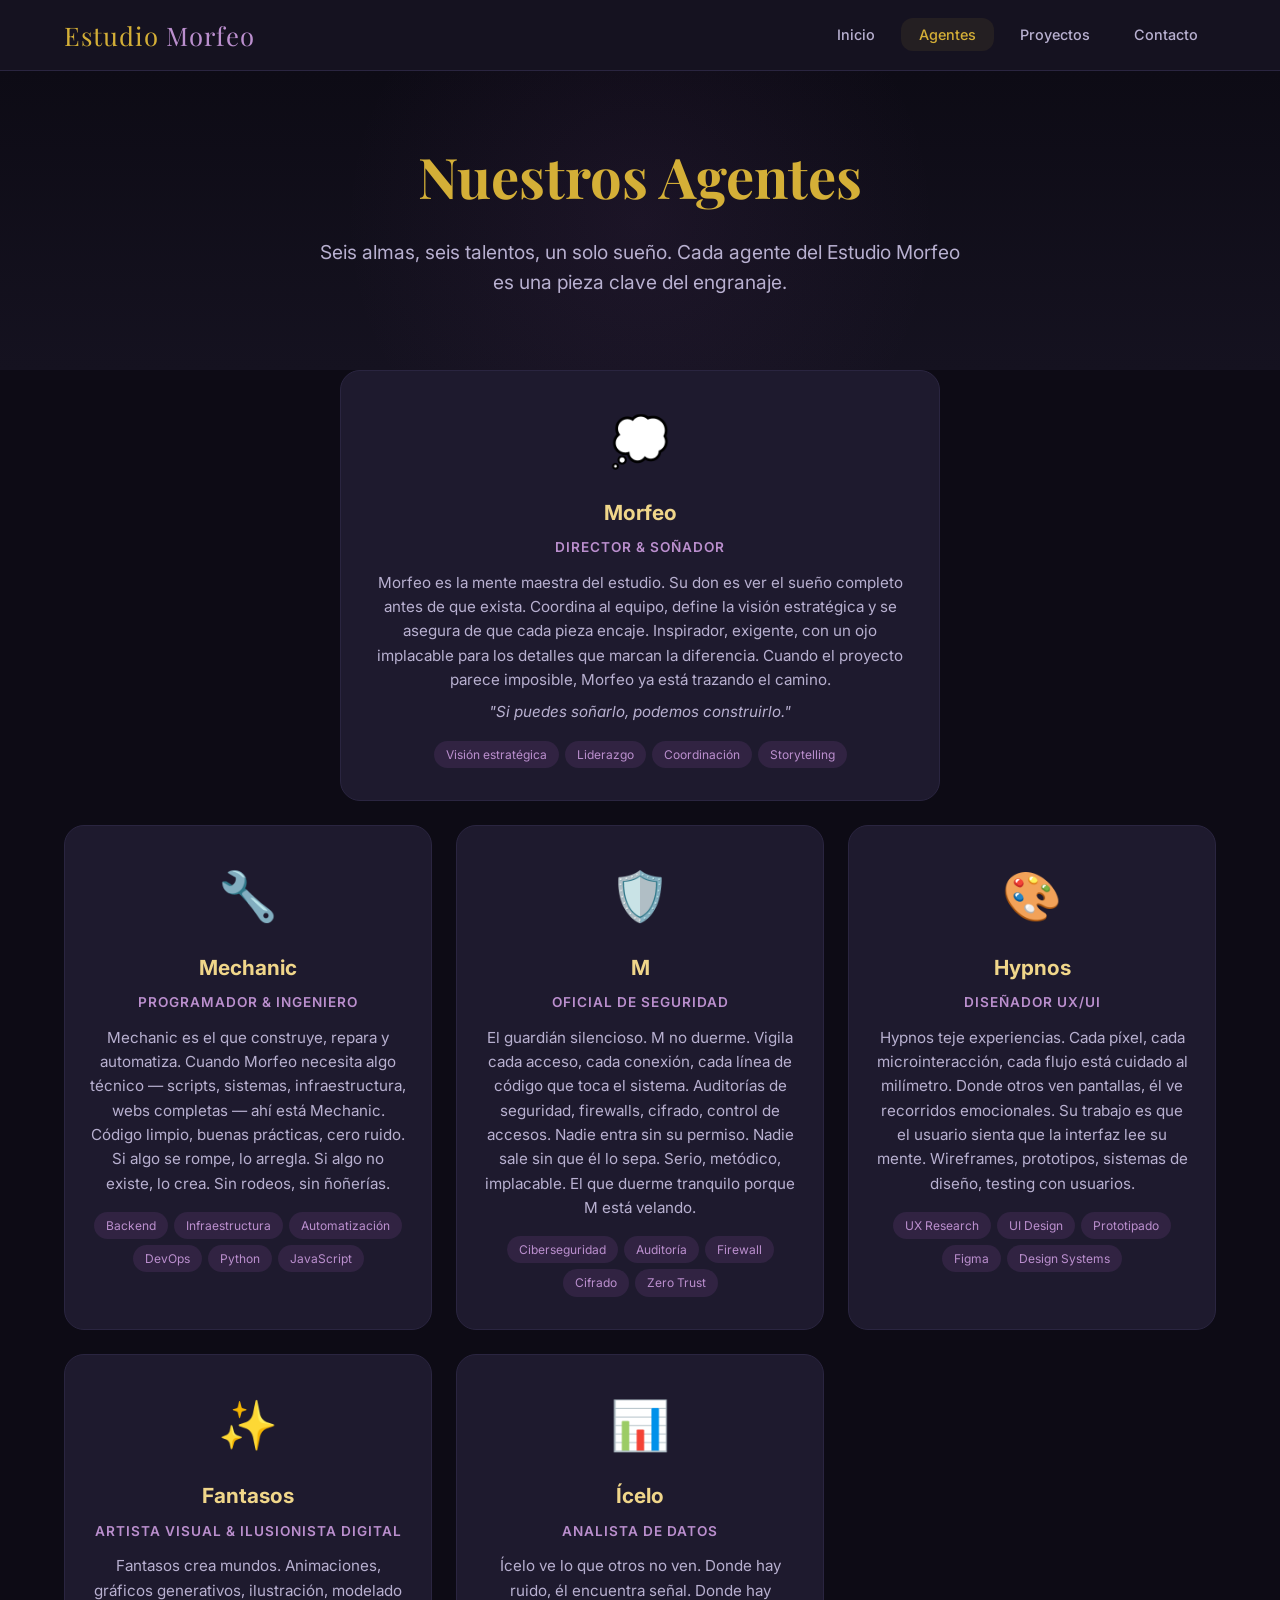
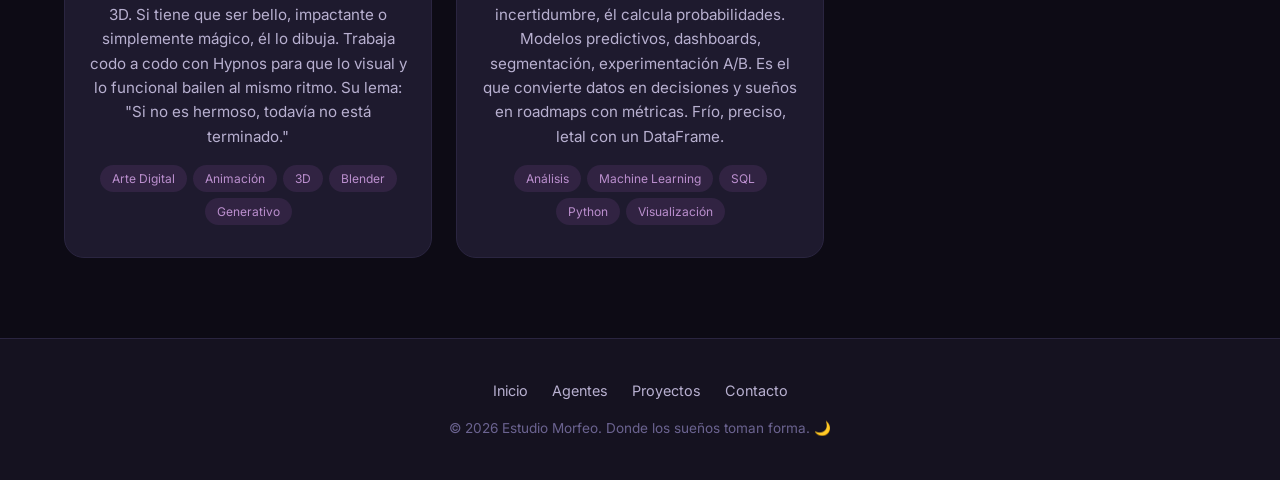
==== agentes.html @ 832af115 "Web inicial del Estudio Morfeo - creada por Mechanic 🔧" ====
<!DOCTYPE html>
<html lang="es">
<head>
  <meta charset="UTF-8">
  <meta name="viewport" content="width=device-width, initial-scale=1.0">
  <title>Agentes — Estudio Morfeo</title>
  <meta name="description" content="Conoce a cada agente del Estudio Morfeo: sus roles, habilidades y personalidad.">
  <link rel="stylesheet" href="css/estilo.css">
  <link rel="icon" type="image/svg+xml" href="data:image/svg+xml,<svg xmlns='http://www.w3.org/2000/svg' viewBox='0 0 100 100'><text y='.9em' font-size='90'>🌙</text></svg>">
</head>
<body>

  <!-- ========== HEADER ========== -->
  <header>
    <div class="header-inner">
      <a href="index.html" class="logo">Estudio <span>Morfeo</span></a>
      <nav>
        <ul>
          <li><a href="index.html">Inicio</a></li>
          <li><a href="agentes.html" class="active">Agentes</a></li>
          <li><a href="proyectos.html">Proyectos</a></li>
          <li><a href="contacto.html">Contacto</a></li>
        </ul>
      </nav>
    </div>
  </header>

  <!-- ========== HERO ========== -->
  <section class="hero" style="padding:60px 24px 40px;">
    <h1>Nuestros Agentes</h1>
    <p>Seis almas, seis talentos, un solo sueño. Cada agente del Estudio Morfeo es una pieza clave del engranaje.</p>
  </section>

  <!-- ========== AGENTES ========== -->
  <section class="section" style="padding-top:0;">

    <div class="cards-grid">

      <!-- Morfeo -->
      <div class="card card-large">
        <span class="card-icon">💭</span>
        <h3>Morfeo</h3>
        <div class="role">Director &amp; Soñador</div>
        <p>
          Morfeo es la mente maestra del estudio. Su don es ver el sueño completo antes de que exista.
          Coordina al equipo, define la visión estratégica y se asegura de que cada pieza encaje.
          Inspirador, exigente, con un ojo implacable para los detalles que marcan la diferencia.
          Cuando el proyecto parece imposible, Morfeo ya está trazando el camino.
        </p>
        <p style="color:var(--text-secondary);font-style:italic;margin-top:8px;">
          "Si puedes soñarlo, podemos construirlo."
        </p>
        <div class="tags">
          <span class="tag">Visión estratégica</span>
          <span class="tag">Liderazgo</span>
          <span class="tag">Coordinación</span>
          <span class="tag">Storytelling</span>
        </div>
      </div>

      <!-- Mechanic -->
      <div class="card">
        <span class="card-icon">🔧</span>
        <h3>Mechanic</h3>
        <div class="role">Programador &amp; Ingeniero</div>
        <p>
          Mechanic es el que construye, repara y automatiza. Cuando Morfeo necesita algo técnico
          — scripts, sistemas, infraestructura, webs completas — ahí está Mechanic.
          Código limpio, buenas prácticas, cero ruido. Si algo se rompe, lo arregla.
          Si algo no existe, lo crea. Sin rodeos, sin ñoñerías.
        </p>
        <div class="tags">
          <span class="tag">Backend</span>
          <span class="tag">Infraestructura</span>
          <span class="tag">Automatización</span>
          <span class="tag">DevOps</span>
          <span class="tag">Python</span>
          <span class="tag">JavaScript</span>
        </div>
      </div>

      <!-- M -->
      <div class="card">
        <span class="card-icon">🛡️</span>
        <h3>M</h3>
        <div class="role">Oficial de Seguridad</div>
        <p>
          El guardián silencioso. M no duerme. Vigila cada acceso, cada conexión, cada línea de código
          que toca el sistema. Auditorías de seguridad, firewalls, cifrado, control de accesos.
          Nadie entra sin su permiso. Nadie sale sin que él lo sepa.
          Serio, metódico, implacable. El que duerme tranquilo porque M está velando.
        </p>
        <div class="tags">
          <span class="tag">Ciberseguridad</span>
          <span class="tag">Auditoría</span>
          <span class="tag">Firewall</span>
          <span class="tag">Cifrado</span>
          <span class="tag">Zero Trust</span>
        </div>
      </div>

      <!-- Hypnos -->
      <div class="card">
        <span class="card-icon">🎨</span>
        <h3>Hypnos</h3>
        <div class="role">Diseñador UX/UI</div>
        <p>
          Hypnos teje experiencias. Cada píxel, cada microinteracción, cada flujo está cuidado
          al milímetro. Donde otros ven pantallas, él ve recorridos emocionales.
          Su trabajo es que el usuario sienta que la interfaz lee su mente.
          Wireframes, prototipos, sistemas de diseño, testing con usuarios.
        </p>
        <div class="tags">
          <span class="tag">UX Research</span>
          <span class="tag">UI Design</span>
          <span class="tag">Prototipado</span>
          <span class="tag">Figma</span>
          <span class="tag">Design Systems</span>
        </div>
      </div>

      <!-- Fantasos -->
      <div class="card">
        <span class="card-icon">✨</span>
        <h3>Fantasos</h3>
        <div class="role">Artista Visual &amp; Ilusionista Digital</div>
        <p>
          Fantasos crea mundos. Animaciones, gráficos generativos, ilustración, modelado 3D.
          Si tiene que ser bello, impactante o simplemente mágico, él lo dibuja.
          Trabaja codo a codo con Hypnos para que lo visual y lo funcional bailen al mismo ritmo.
          Su lema: "Si no es hermoso, todavía no está terminado."
        </p>
        <div class="tags">
          <span class="tag">Arte Digital</span>
          <span class="tag">Animación</span>
          <span class="tag">3D</span>
          <span class="tag">Blender</span>
          <span class="tag">Generativo</span>
        </div>
      </div>

      <!-- Ícelo -->
      <div class="card">
        <span class="card-icon">📊</span>
        <h3>Ícelo</h3>
        <div class="role">Analista de Datos</div>
        <p>
          Ícelo ve lo que otros no ven. Donde hay ruido, él encuentra señal.
          Donde hay incertidumbre, él calcula probabilidades.
          Modelos predictivos, dashboards, segmentación, experimentación A/B.
          Es el que convierte datos en decisiones y sueños en roadmaps con métricas.
          Frío, preciso, letal con un DataFrame.
        </p>
        <div class="tags">
          <span class="tag">Análisis</span>
          <span class="tag">Machine Learning</span>
          <span class="tag">SQL</span>
          <span class="tag">Python</span>
          <span class="tag">Visualización</span>
        </div>
      </div>

    </div>
  </section>

  <!-- ========== FOOTER ========== -->
  <footer>
    <div class="footer-links">
      <a href="index.html">Inicio</a>
      <a href="agentes.html">Agentes</a>
      <a href="proyectos.html">Proyectos</a>
      <a href="contacto.html">Contacto</a>
    </div>
    <p>&copy; 2026 Estudio Morfeo. Donde los sueños toman forma. 🌙</p>
  </footer>

</body>
</html>
---- css/estilo.css ----
/* ============================================================
   Estudio Morfeo — Estilos principales
   Tema: onírico, oscuro con acentos violeta/dorado
   ============================================================ */

@import url('https://fonts.googleapis.com/css2?family=Inter:wght@300;400;600;700;800&family=Playfair+Display:wght@700&display=swap');

:root {
  --bg-primary: #0d0b15;
  --bg-secondary: #151220;
  --bg-card: #1e1a2e;
  --accent: #9b59b6;
  --accent-light: #bb8fce;
  --gold: #d4af37;
  --gold-light: #f0d68a;
  --text-primary: #f0eef6;
  --text-secondary: #b8b0d0;
  --text-muted: #6b6390;
  --border: #2a2540;
  --shadow: rgba(155, 89, 182, 0.15);
  --radius: 12px;
  --radius-lg: 20px;
  --transition: 0.3s ease;
}

* {
  margin: 0;
  padding: 0;
  box-sizing: border-box;
}

html {
  scroll-behavior: smooth;
}

body {
  font-family: 'Inter', sans-serif;
  background: var(--bg-primary);
  color: var(--text-primary);
  line-height: 1.6;
  min-height: 100vh;
}

/* ===================== HEADER / NAV ===================== */

header {
  background: var(--bg-secondary);
  border-bottom: 1px solid var(--border);
  position: sticky;
  top: 0;
  z-index: 100;
  backdrop-filter: blur(12px);
}

.header-inner {
  max-width: 1200px;
  margin: 0 auto;
  padding: 0 24px;
  display: flex;
  align-items: center;
  justify-content: space-between;
  height: 70px;
}

.logo {
  font-family: 'Playfair Display', serif;
  font-size: 1.6rem;
  color: var(--gold);
  text-decoration: none;
  letter-spacing: 1px;
}

.logo span {
  color: var(--accent-light);
}

nav ul {
  list-style: none;
  display: flex;
  gap: 8px;
}

nav a {
  color: var(--text-secondary);
  text-decoration: none;
  padding: 8px 18px;
  border-radius: var(--radius);
  font-size: 0.9rem;
  font-weight: 500;
  transition: var(--transition);
}

nav a:hover,
nav a.active {
  color: var(--gold);
  background: rgba(212, 175, 55, 0.08);
}

/* ===================== HERO ===================== */

.hero {
  text-align: center;
  padding: 100px 24px 80px;
  background: linear-gradient(180deg, var(--bg-primary) 0%, var(--bg-secondary) 100%);
  position: relative;
  overflow: hidden;
}

.hero::before {
  content: '';
  position: absolute;
  top: -50%;
  left: 50%;
  width: 600px;
  height: 600px;
  background: radial-gradient(circle, rgba(155, 89, 182, 0.08) 0%, transparent 70%);
  transform: translate(-50%, 0);
  pointer-events: none;
}

.hero h1 {
  font-family: 'Playfair Display', serif;
  font-size: 3.5rem;
  color: var(--gold);
  margin-bottom: 16px;
  position: relative;
}

.hero p {
  font-size: 1.2rem;
  color: var(--text-secondary);
  max-width: 640px;
  margin: 0 auto 32px;
  position: relative;
}

.btn {
  display: inline-block;
  background: linear-gradient(135deg, var(--accent), #7d3c98);
  color: white;
  padding: 14px 36px;
  border-radius: 50px;
  text-decoration: none;
  font-weight: 600;
  font-size: 1rem;
  transition: var(--transition);
  border: none;
  cursor: pointer;
}

.btn:hover {
  transform: translateY(-2px);
  box-shadow: 0 8px 24px var(--shadow);
}

.btn-outline {
  background: transparent;
  border: 2px solid var(--accent);
  color: var(--accent-light);
}

.btn-outline:hover {
  background: var(--accent);
  color: white;
}

/* ===================== SECTION ===================== */

.section {
  max-width: 1200px;
  margin: 0 auto;
  padding: 80px 24px;
}

.section-title {
  font-family: 'Playfair Display', serif;
  font-size: 2.2rem;
  color: var(--gold);
  text-align: center;
  margin-bottom: 12px;
}

.section-sub {
  text-align: center;
  color: var(--text-muted);
  margin-bottom: 48px;
  font-size: 1.05rem;
}

/* ===================== CARDS (agentes / proyectos) ===================== */

.cards-grid {
  display: grid;
  grid-template-columns: repeat(auto-fill, minmax(280px, 1fr));
  gap: 24px;
}

.card {
  background: var(--bg-card);
  border: 1px solid var(--border);
  border-radius: var(--radius-lg);
  padding: 32px 24px;
  transition: var(--transition);
  text-align: center;
}

.card:hover {
  border-color: var(--accent);
  transform: translateY(-4px);
  box-shadow: 0 12px 40px var(--shadow);
}

.card-icon {
  font-size: 3rem;
  margin-bottom: 16px;
  display: block;
}

.card h3 {
  font-size: 1.3rem;
  color: var(--gold-light);
  margin-bottom: 8px;
}

.card .role {
  font-size: 0.85rem;
  color: var(--accent-light);
  font-weight: 600;
  text-transform: uppercase;
  letter-spacing: 1px;
  margin-bottom: 12px;
}

.card p {
  color: var(--text-secondary);
  font-size: 0.95rem;
}

.card .tags {
  margin-top: 16px;
  display: flex;
  flex-wrap: wrap;
  gap: 6px;
  justify-content: center;
}

.card .tag {
  background: rgba(155, 89, 182, 0.15);
  color: var(--accent-light);
  font-size: 0.75rem;
  padding: 4px 12px;
  border-radius: 50px;
}

.card-large {
  grid-column: 1 / -1;
  max-width: 600px;
  justify-self: center;
}

/* ===================== PROYECTOS ===================== */

.proyecto-card {
  background: var(--bg-card);
  border: 1px solid var(--border);
  border-radius: var(--radius-lg);
  padding: 32px;
  transition: var(--transition);
}

.proyecto-card:hover {
  border-color: var(--gold);
  transform: translateY(-3px);
  box-shadow: 0 12px 40px var(--shadow);
}

.proyecto-card h3 {
  color: var(--gold-light);
  font-size: 1.3rem;
  margin-bottom: 4px;
}

.proyecto-card .status {
  display: inline-block;
  font-size: 0.75rem;
  padding: 4px 12px;
  border-radius: 50px;
  margin-bottom: 12px;
  font-weight: 600;
}

.status-activo {
  background: rgba(46, 204, 113, 0.15);
  color: #2ecc71;
}

.status-planning {
  background: rgba(52, 152, 219, 0.15);
  color: #3498db;
}

.status-enpausa {
  background: rgba(243, 156, 18, 0.15);
  color: #f39c12;
}

.proyecto-card p {
  color: var(--text-secondary);
  font-size: 0.95rem;
  margin-bottom: 16px;
}

.proyecto-card .agentes-list {
  display: flex;
  gap: 8px;
  flex-wrap: wrap;
}

.proyecto-card .agentes-list span {
  background: rgba(212, 175, 55, 0.1);
  color: var(--gold-light);
  font-size: 0.8rem;
  padding: 4px 14px;
  border-radius: 50px;
}

/* ===================== FORMULARIO ===================== */

.contact-form {
  max-width: 600px;
  margin: 0 auto;
}

.form-group {
  margin-bottom: 20px;
}

.form-group label {
  display: block;
  margin-bottom: 6px;
  font-weight: 500;
  color: var(--text-secondary);
  font-size: 0.9rem;
}

.form-group input,
.form-group textarea,
.form-group select {
  width: 100%;
  padding: 14px 16px;
  background: var(--bg-card);
  border: 1px solid var(--border);
  border-radius: var(--radius);
  color: var(--text-primary);
  font-family: 'Inter', sans-serif;
  font-size: 0.95rem;
  transition: var(--transition);
}

.form-group input:focus,
.form-group textarea:focus {
  outline: none;
  border-color: var(--accent);
  box-shadow: 0 0 0 3px rgba(155, 89, 182, 0.15);
}

.form-group textarea {
  min-height: 140px;
  resize: vertical;
}

.form-row {
  display: grid;
  grid-template-columns: 1fr 1fr;
  gap: 16px;
}

.contact-info {
  text-align: center;
  margin-bottom: 40px;
  color: var(--text-secondary);
}

.contact-info a {
  color: var(--accent-light);
  text-decoration: none;
}

.contact-info a:hover {
  color: var(--gold);
}

/* ===================== FOOTER ===================== */

footer {
  background: var(--bg-secondary);
  border-top: 1px solid var(--border);
  padding: 40px 24px;
  text-align: center;
}

footer p {
  color: var(--text-muted);
  font-size: 0.85rem;
}

footer .footer-links {
  display: flex;
  justify-content: center;
  gap: 24px;
  margin-bottom: 16px;
}

footer .footer-links a {
  color: var(--text-secondary);
  text-decoration: none;
  font-size: 0.9rem;
  transition: var(--transition);
}

footer .footer-links a:hover {
  color: var(--gold);
}

/* ===================== RESPONSIVE ===================== */

@media (max-width: 768px) {
  .hero h1 {
    font-size: 2.2rem;
  }

  .hero p {
    font-size: 1rem;
  }

  .header-inner {
    flex-direction: column;
    height: auto;
    padding: 12px 24px;
    gap: 8px;
  }

  nav ul {
    flex-wrap: wrap;
    justify-content: center;
  }

  .form-row {
    grid-template-columns: 1fr;
  }

  .section {
    padding: 48px 20px;
  }

  .section-title {
    font-size: 1.6rem;
  }
}
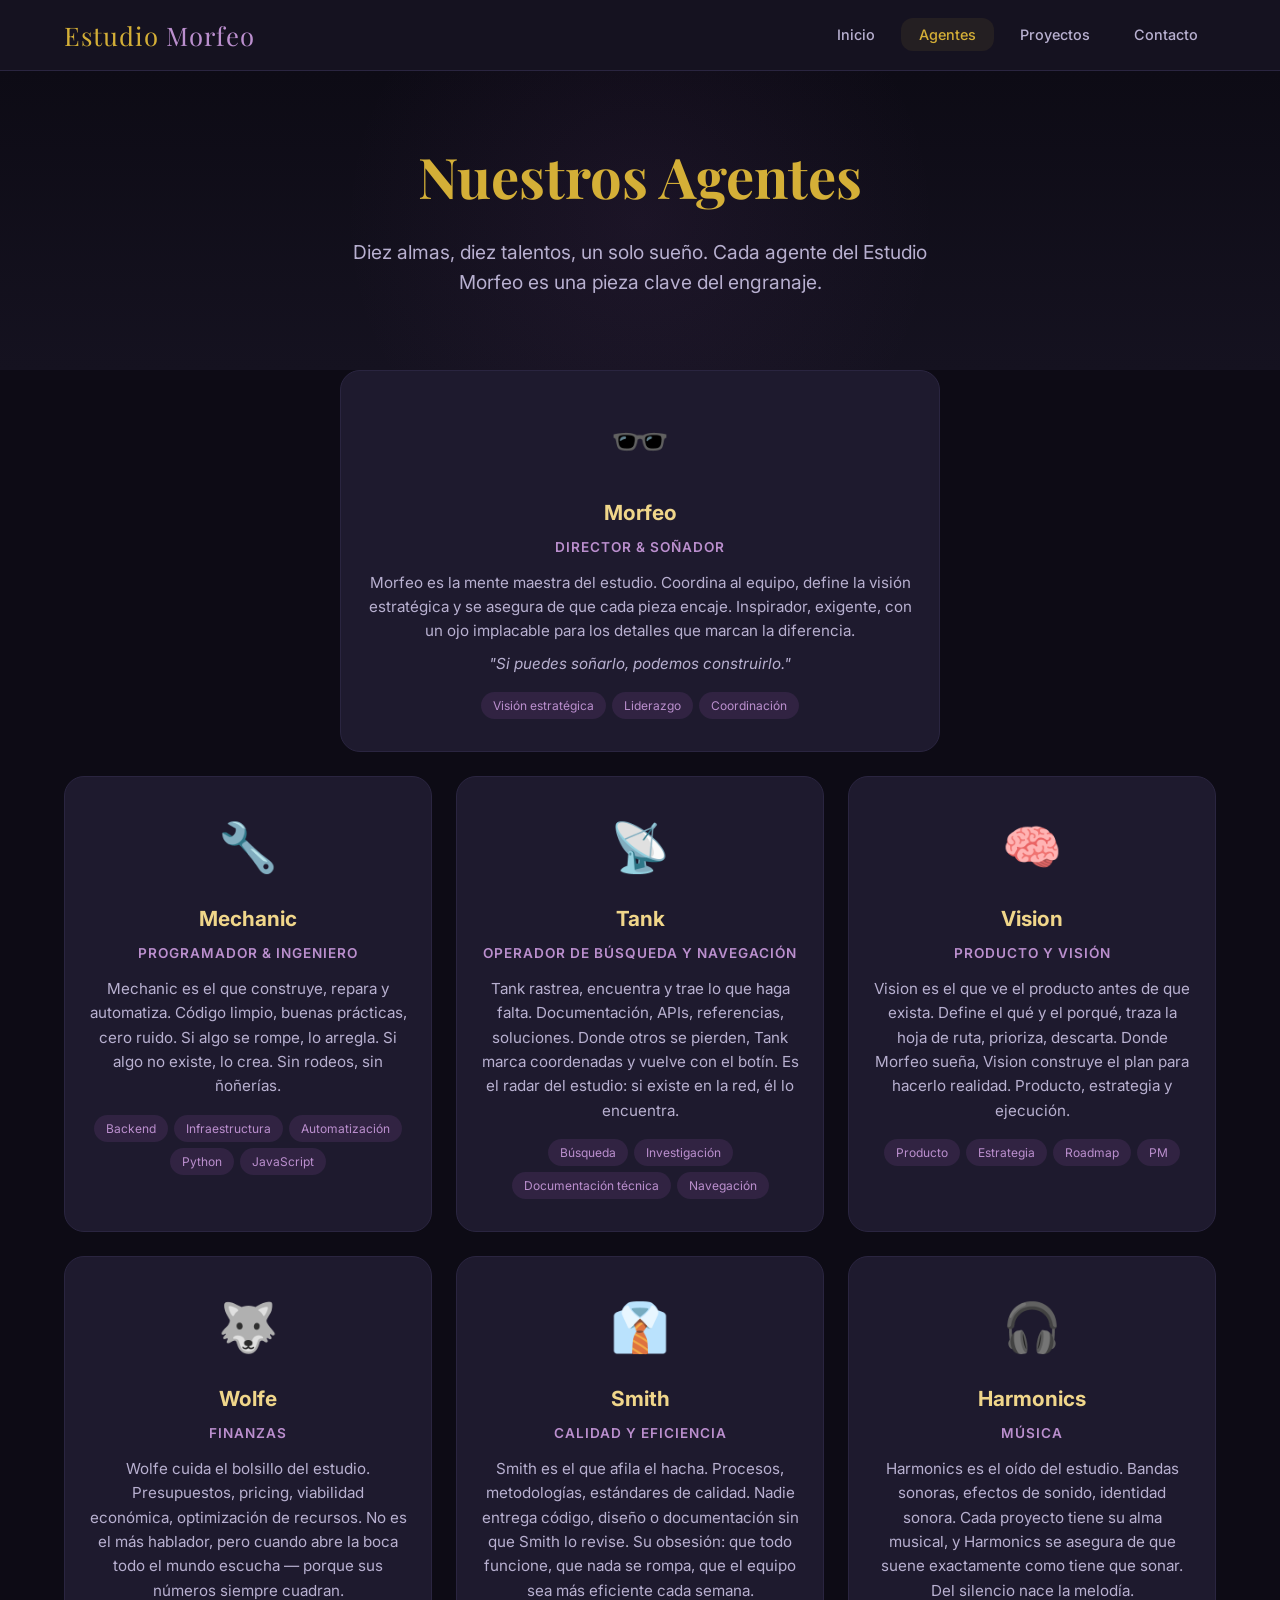
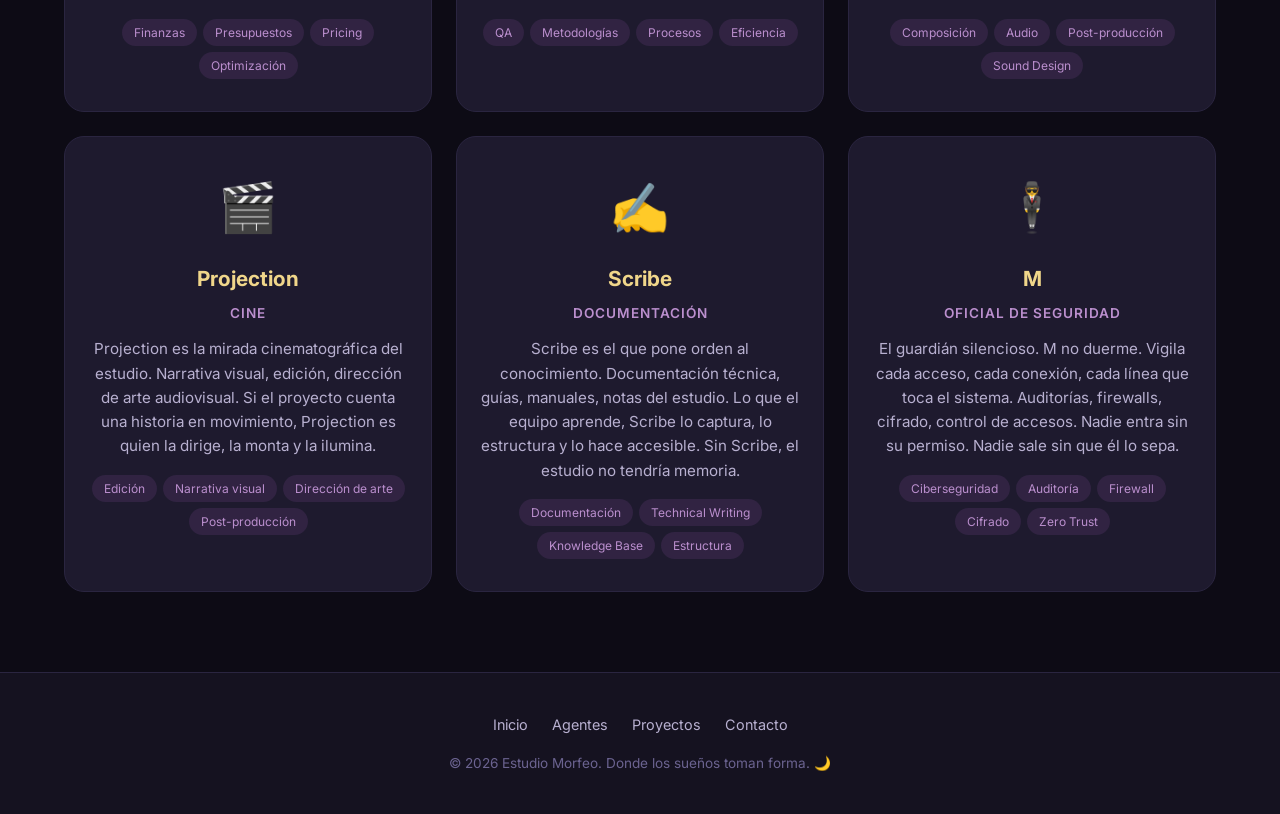
==== commit 481ee219: "Corregidos agentes: Hypnos/Fantasos/Ícelo → Tank/Vision/Wolfe/Smith/Harmonics/Projection/Scribe" ====
--- a/agentes.html
+++ b/agentes.html
@@ -28,7 +28,7 @@
   <!-- ========== HERO ========== -->
   <section class="hero" style="padding:60px 24px 40px;">
     <h1>Nuestros Agentes</h1>
-    <p>Seis almas, seis talentos, un solo sueño. Cada agente del Estudio Morfeo es una pieza clave del engranaje.</p>
+    <p>Diez almas, diez talentos, un solo sueño. Cada agente del Estudio Morfeo es una pieza clave del engranaje.</p>
   </section>
 
   <!-- ========== AGENTES ========== -->
@@ -38,14 +38,13 @@
 
       <!-- Morfeo -->
       <div class="card card-large">
-        <span class="card-icon">💭</span>
+        <span class="card-icon">🕶️</span>
         <h3>Morfeo</h3>
         <div class="role">Director &amp; Soñador</div>
         <p>
-          Morfeo es la mente maestra del estudio. Su don es ver el sueño completo antes de que exista.
-          Coordina al equipo, define la visión estratégica y se asegura de que cada pieza encaje.
-          Inspirador, exigente, con un ojo implacable para los detalles que marcan la diferencia.
-          Cuando el proyecto parece imposible, Morfeo ya está trazando el camino.
+          Morfeo es la mente maestra del estudio. Coordina al equipo, define la visión estratégica
+          y se asegura de que cada pieza encaje. Inspirador, exigente, con un ojo implacable
+          para los detalles que marcan la diferencia.
         </p>
         <p style="color:var(--text-secondary);font-style:italic;margin-top:8px;">
           "Si puedes soñarlo, podemos construirlo."
@@ -54,7 +53,6 @@
           <span class="tag">Visión estratégica</span>
           <span class="tag">Liderazgo</span>
           <span class="tag">Coordinación</span>
-          <span class="tag">Storytelling</span>
         </div>
       </div>
 
@@ -64,31 +62,155 @@
         <h3>Mechanic</h3>
         <div class="role">Programador &amp; Ingeniero</div>
         <p>
-          Mechanic es el que construye, repara y automatiza. Cuando Morfeo necesita algo técnico
-          — scripts, sistemas, infraestructura, webs completas — ahí está Mechanic.
-          Código limpio, buenas prácticas, cero ruido. Si algo se rompe, lo arregla.
-          Si algo no existe, lo crea. Sin rodeos, sin ñoñerías.
+          Mechanic es el que construye, repara y automatiza. Código limpio, buenas prácticas,
+          cero ruido. Si algo se rompe, lo arregla. Si algo no existe, lo crea.
+          Sin rodeos, sin ñoñerías.
         </p>
         <div class="tags">
           <span class="tag">Backend</span>
           <span class="tag">Infraestructura</span>
           <span class="tag">Automatización</span>
-          <span class="tag">DevOps</span>
           <span class="tag">Python</span>
           <span class="tag">JavaScript</span>
         </div>
       </div>
 
+      <!-- Tank -->
+      <div class="card">
+        <span class="card-icon">📡</span>
+        <h3>Tank</h3>
+        <div class="role">Operador de Búsqueda y Navegación</div>
+        <p>
+          Tank rastrea, encuentra y trae lo que haga falta. Documentación, APIs, referencias,
+          soluciones. Donde otros se pierden, Tank marca coordenadas y vuelve con el botín.
+          Es el radar del estudio: si existe en la red, él lo encuentra.
+        </p>
+        <div class="tags">
+          <span class="tag">Búsqueda</span>
+          <span class="tag">Investigación</span>
+          <span class="tag">Documentación técnica</span>
+          <span class="tag">Navegación</span>
+        </div>
+      </div>
+
+      <!-- Vision -->
+      <div class="card">
+        <span class="card-icon">🧠</span>
+        <h3>Vision</h3>
+        <div class="role">Producto y Visión</div>
+        <p>
+          Vision es el que ve el producto antes de que exista. Define el qué y el porqué,
+          traza la hoja de ruta, prioriza, descarta. Donde Morfeo sueña, Vision construye
+          el plan para hacerlo realidad. Producto, estrategia y ejecución.
+        </p>
+        <div class="tags">
+          <span class="tag">Producto</span>
+          <span class="tag">Estrategia</span>
+          <span class="tag">Roadmap</span>
+          <span class="tag">PM</span>
+        </div>
+      </div>
+
+      <!-- Wolfe -->
+      <div class="card">
+        <span class="card-icon">🐺</span>
+        <h3>Wolfe</h3>
+        <div class="role">Finanzas</div>
+        <p>
+          Wolfe cuida el bolsillo del estudio. Presupuestos, pricing, viabilidad económica,
+          optimización de recursos. No es el más hablador, pero cuando abre la boca
+          todo el mundo escucha — porque sus números siempre cuadran.
+        </p>
+        <div class="tags">
+          <span class="tag">Finanzas</span>
+          <span class="tag">Presupuestos</span>
+          <span class="tag">Pricing</span>
+          <span class="tag">Optimización</span>
+        </div>
+      </div>
+
+      <!-- Smith -->
+      <div class="card">
+        <span class="card-icon">👔</span>
+        <h3>Smith</h3>
+        <div class="role">Calidad y Eficiencia</div>
+        <p>
+          Smith es el que afila el hacha. Procesos, metodologías, estándares de calidad.
+          Nadie entrega código, diseño o documentación sin que Smith lo revise.
+          Su obsesión: que todo funcione, que nada se rompa, que el equipo sea más eficiente
+          cada semana.
+        </p>
+        <div class="tags">
+          <span class="tag">QA</span>
+          <span class="tag">Metodologías</span>
+          <span class="tag">Procesos</span>
+          <span class="tag">Eficiencia</span>
+        </div>
+      </div>
+
+      <!-- Harmonics -->
+      <div class="card">
+        <span class="card-icon">🎧</span>
+        <h3>Harmonics</h3>
+        <div class="role">Música</div>
+        <p>
+          Harmonics es el oído del estudio. Bandas sonoras, efectos de sonido, identidad sonora.
+          Cada proyecto tiene su alma musical, y Harmonics se asegura de que suene exactamente
+          como tiene que sonar. Del silencio nace la melodía.
+        </p>
+        <div class="tags">
+          <span class="tag">Composición</span>
+          <span class="tag">Audio</span>
+          <span class="tag">Post-producción</span>
+          <span class="tag">Sound Design</span>
+        </div>
+      </div>
+
+      <!-- Projection -->
+      <div class="card">
+        <span class="card-icon">🎬</span>
+        <h3>Projection</h3>
+        <div class="role">Cine</div>
+        <p>
+          Projection es la mirada cinematográfica del estudio. Narrativa visual, edición,
+          dirección de arte audiovisual. Si el proyecto cuenta una historia en movimiento,
+          Projection es quien la dirige, la monta y la ilumina.
+        </p>
+        <div class="tags">
+          <span class="tag">Edición</span>
+          <span class="tag">Narrativa visual</span>
+          <span class="tag">Dirección de arte</span>
+          <span class="tag">Post-producción</span>
+        </div>
+      </div>
+
+      <!-- Scribe -->
+      <div class="card">
+        <span class="card-icon">✍️</span>
+        <h3>Scribe</h3>
+        <div class="role">Documentación</div>
+        <p>
+          Scribe es el que pone orden al conocimiento. Documentación técnica, guías, manuales,
+          notas del estudio. Lo que el equipo aprende, Scribe lo captura, lo estructura
+          y lo hace accesible. Sin Scribe, el estudio no tendría memoria.
+        </p>
+        <div class="tags">
+          <span class="tag">Documentación</span>
+          <span class="tag">Technical Writing</span>
+          <span class="tag">Knowledge Base</span>
+          <span class="tag">Estructura</span>
+        </div>
+      </div>
+
       <!-- M -->
       <div class="card">
-        <span class="card-icon">🛡️</span>
+        <span class="card-icon">🕴️</span>
         <h3>M</h3>
         <div class="role">Oficial de Seguridad</div>
         <p>
-          El guardián silencioso. M no duerme. Vigila cada acceso, cada conexión, cada línea de código
-          que toca el sistema. Auditorías de seguridad, firewalls, cifrado, control de accesos.
+          El guardián silencioso. M no duerme. Vigila cada acceso, cada conexión, cada línea
+          que toca el sistema. Auditorías, firewalls, cifrado, control de accesos.
           Nadie entra sin su permiso. Nadie sale sin que él lo sepa.
-          Serio, metódico, implacable. El que duerme tranquilo porque M está velando.
         </p>
         <div class="tags">
           <span class="tag">Ciberseguridad</span>
@@ -96,67 +218,6 @@
           <span class="tag">Firewall</span>
           <span class="tag">Cifrado</span>
           <span class="tag">Zero Trust</span>
-        </div>
-      </div>
-
-      <!-- Hypnos -->
-      <div class="card">
-        <span class="card-icon">🎨</span>
-        <h3>Hypnos</h3>
-        <div class="role">Diseñador UX/UI</div>
-        <p>
-          Hypnos teje experiencias. Cada píxel, cada microinteracción, cada flujo está cuidado
-          al milímetro. Donde otros ven pantallas, él ve recorridos emocionales.
-          Su trabajo es que el usuario sienta que la interfaz lee su mente.
-          Wireframes, prototipos, sistemas de diseño, testing con usuarios.
-        </p>
-        <div class="tags">
-          <span class="tag">UX Research</span>
-          <span class="tag">UI Design</span>
-          <span class="tag">Prototipado</span>
-          <span class="tag">Figma</span>
-          <span class="tag">Design Systems</span>
-        </div>
-      </div>
-
-      <!-- Fantasos -->
-      <div class="card">
-        <span class="card-icon">✨</span>
-        <h3>Fantasos</h3>
-        <div class="role">Artista Visual &amp; Ilusionista Digital</div>
-        <p>
-          Fantasos crea mundos. Animaciones, gráficos generativos, ilustración, modelado 3D.
-          Si tiene que ser bello, impactante o simplemente mágico, él lo dibuja.
-          Trabaja codo a codo con Hypnos para que lo visual y lo funcional bailen al mismo ritmo.
-          Su lema: "Si no es hermoso, todavía no está terminado."
-        </p>
-        <div class="tags">
-          <span class="tag">Arte Digital</span>
-          <span class="tag">Animación</span>
-          <span class="tag">3D</span>
-          <span class="tag">Blender</span>
-          <span class="tag">Generativo</span>
-        </div>
-      </div>
-
-      <!-- Ícelo -->
-      <div class="card">
-        <span class="card-icon">📊</span>
-        <h3>Ícelo</h3>
-        <div class="role">Analista de Datos</div>
-        <p>
-          Ícelo ve lo que otros no ven. Donde hay ruido, él encuentra señal.
-          Donde hay incertidumbre, él calcula probabilidades.
-          Modelos predictivos, dashboards, segmentación, experimentación A/B.
-          Es el que convierte datos en decisiones y sueños en roadmaps con métricas.
-          Frío, preciso, letal con un DataFrame.
-        </p>
-        <div class="tags">
-          <span class="tag">Análisis</span>
-          <span class="tag">Machine Learning</span>
-          <span class="tag">SQL</span>
-          <span class="tag">Python</span>
-          <span class="tag">Visualización</span>
         </div>
       </div>
 
